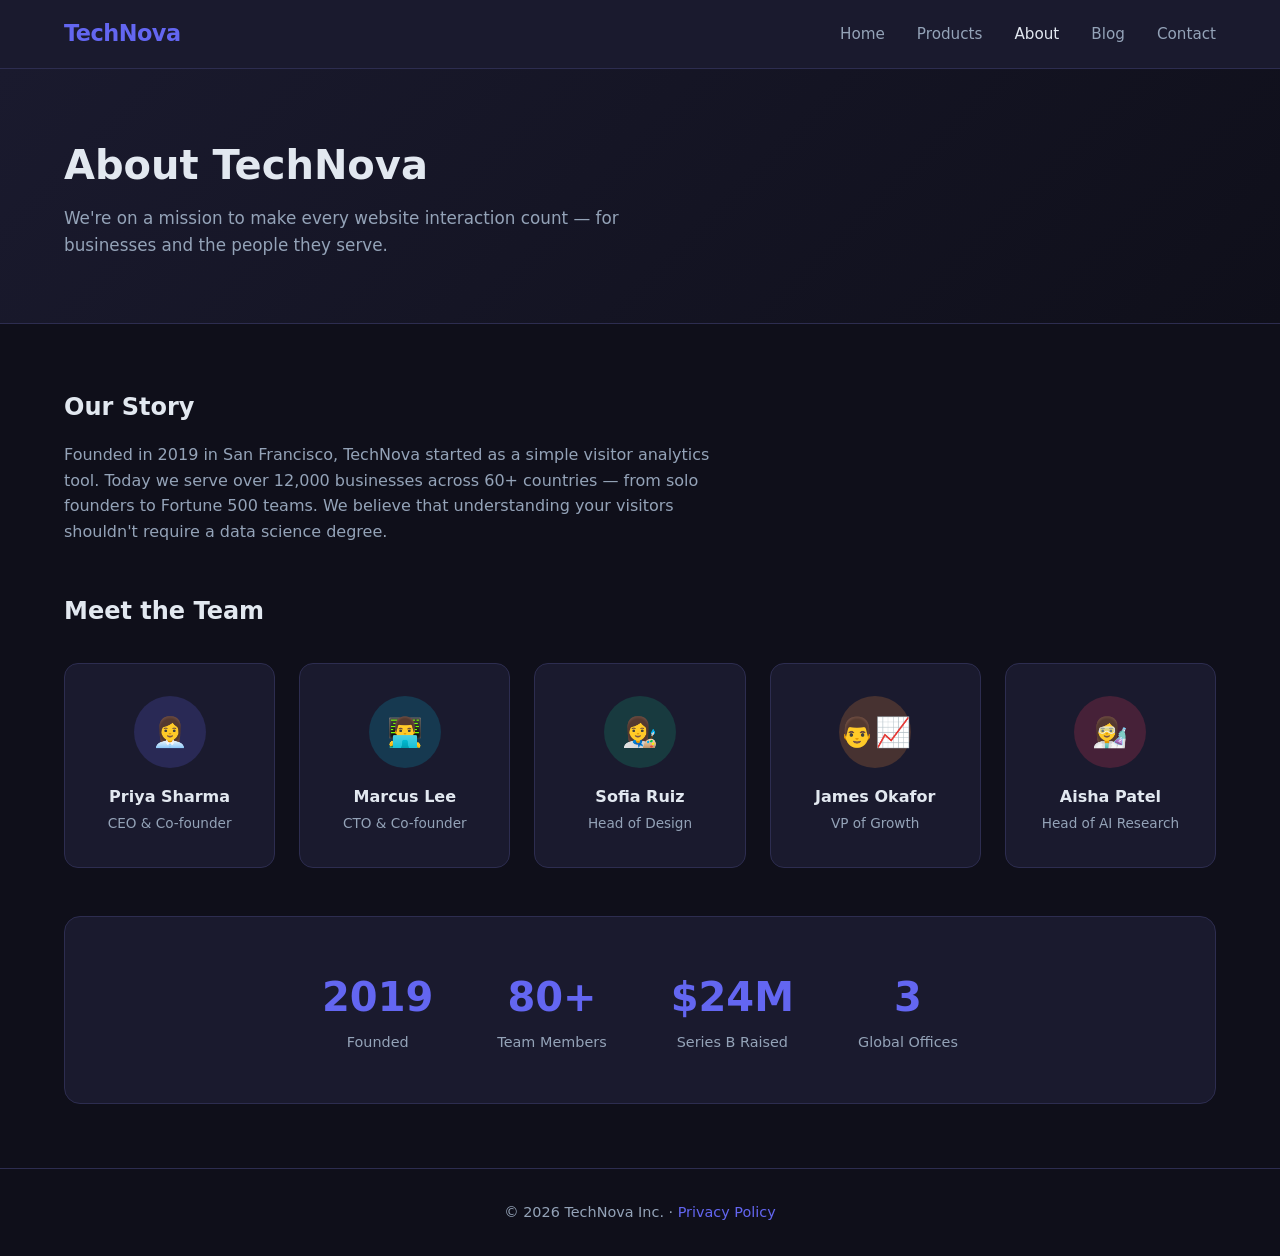
==== about.html @ eae5052a "cleanup old socket listeners" ====
<!DOCTYPE html>
<html lang="en">
<head>
  <meta charset="UTF-8" />
  <meta name="viewport" content="width=device-width, initial-scale=1.0" />
  <title>TechNova – About</title>
  <link rel="stylesheet" href="style.css" />
  <script>
    (function(ss,ex){ window.ldfdr=window.ldfdr||function(){(ldfdr._q=ldfdr._q||[]).push([].slice.call(arguments));}; (function(d,s){ fs=d.getElementsByTagName(s)[0]; function ce(src){ var cs=d.createElement(s); cs.src=src; cs.async=1; fs.parentNode.insertBefore(cs,fs); }; ce('https://sc.lfeeder.com/lftracker_v1_'+ss+(ex?'_'+ex:'')+'.js'); })(document,'script'); })('lYNOR8x992N7WQJZ');
  </script>
</head>
<body>
  <nav>
    <div class="logo">TechNova</div>
    <ul>
      <li><a href="index.html">Home</a></li>
      <li><a href="products.html">Products</a></li>
      <li><a href="about.html" class="active">About</a></li>
      <li><a href="blog.html">Blog</a></li>
      <li><a href="contact.html">Contact</a></li>
    </ul>
  </nav>

  <div class="page-hero">
    <h1>About TechNova</h1>
    <p>We're on a mission to make every website interaction count — for businesses and the people they serve.</p>
  </div>

  <section class="content">
    <h2 style="margin-bottom:1rem;">Our Story</h2>
    <p style="color:var(--muted);max-width:680px;margin-bottom:3rem;">
      Founded in 2019 in San Francisco, TechNova started as a simple visitor analytics tool. Today we serve over 12,000 businesses across 60+ countries — from solo founders to Fortune 500 teams. We believe that understanding your visitors shouldn't require a data science degree.
    </p>

    <h2 style="margin-bottom:1.5rem;">Meet the Team</h2>
    <div class="team-grid">
      <div class="team-card">
        <div class="avatar" style="background:rgba(99,102,241,.2);">👩‍💼</div>
        <h3>Priya Sharma</h3>
        <p>CEO & Co-founder</p>
      </div>
      <div class="team-card">
        <div class="avatar" style="background:rgba(6,182,212,.2);">👨‍💻</div>
        <h3>Marcus Lee</h3>
        <p>CTO & Co-founder</p>
      </div>
      <div class="team-card">
        <div class="avatar" style="background:rgba(16,185,129,.2);">👩‍🎨</div>
        <h3>Sofia Ruiz</h3>
        <p>Head of Design</p>
      </div>
      <div class="team-card">
        <div class="avatar" style="background:rgba(251,146,60,.2);">👨‍📈</div>
        <h3>James Okafor</h3>
        <p>VP of Growth</p>
      </div>
      <div class="team-card">
        <div class="avatar" style="background:rgba(244,63,94,.2);">👩‍🔬</div>
        <h3>Aisha Patel</h3>
        <p>Head of AI Research</p>
      </div>
    </div>

    <div class="stats" style="margin-top:3rem;border:1px solid var(--border);border-radius:16px;">
      <div class="stat"><span class="num">2019</span><span class="label">Founded</span></div>
      <div class="stat"><span class="num">80+</span><span class="label">Team Members</span></div>
      <div class="stat"><span class="num">$24M</span><span class="label">Series B Raised</span></div>
      <div class="stat"><span class="num">3</span><span class="label">Global Offices</span></div>
    </div>
  </section>

  <footer>
    <p>&copy; 2026 TechNova Inc. · <a href="privacy.html">Privacy Policy</a></p>
  </footer>
</body>
</html>
---- style.css ----
* { margin: 0; padding: 0; box-sizing: border-box; }

:root {
  --primary: #6366f1;
  --primary-dark: #4f46e5;
  --accent: #06b6d4;
  --bg: #0f0f1a;
  --surface: #1a1a2e;
  --surface2: #252540;
  --text: #e2e8f0;
  --muted: #94a3b8;
  --border: #2d2d50;
}

body {
  font-family: 'Segoe UI', system-ui, sans-serif;
  background: var(--bg);
  color: var(--text);
  line-height: 1.6;
}

/* NAV */
nav {
  display: flex;
  align-items: center;
  justify-content: space-between;
  padding: 1rem 4rem;
  background: var(--surface);
  border-bottom: 1px solid var(--border);
  position: sticky;
  top: 0;
  z-index: 100;
}
.logo {
  font-size: 1.4rem;
  font-weight: 700;
  color: var(--primary);
  letter-spacing: -0.5px;
}
nav ul { display: flex; gap: 2rem; list-style: none; }
nav a { color: var(--muted); text-decoration: none; font-size: 0.95rem; transition: color .2s; }
nav a:hover, nav a.active { color: var(--text); }

/* HERO */
.hero {
  display: flex;
  align-items: center;
  justify-content: space-between;
  padding: 5rem 4rem;
  gap: 3rem;
  min-height: 80vh;
}
.hero-content { max-width: 540px; }
.hero-content h1 { font-size: 3.5rem; font-weight: 800; line-height: 1.1; margin-bottom: 1.2rem; }
.hero-content p { color: var(--muted); font-size: 1.1rem; margin-bottom: 2rem; }
.cta-group { display: flex; gap: 1rem; flex-wrap: wrap; }

.btn {
  padding: .75rem 1.75rem;
  border-radius: 8px;
  font-size: 1rem;
  font-weight: 600;
  cursor: pointer;
  text-decoration: none;
  transition: all .2s;
  display: inline-block;
}
.btn-primary { background: var(--primary); color: #fff; border: 2px solid var(--primary); }
.btn-primary:hover { background: var(--primary-dark); border-color: var(--primary-dark); }
.btn-outline { background: transparent; color: var(--text); border: 2px solid var(--border); }
.btn-outline:hover { border-color: var(--primary); color: var(--primary); }

/* HERO MOCKUP */
.hero-image { flex-shrink: 0; }
.mockup-card {
  background: var(--surface);
  border: 1px solid var(--border);
  border-radius: 16px;
  padding: 2rem;
  width: 320px;
  box-shadow: 0 25px 60px rgba(99,102,241,.15);
}
.mockup-bar { height: 10px; background: var(--border); border-radius: 4px; margin-bottom: 1rem; }
.mockup-line { height: 8px; background: var(--surface2); border-radius: 4px; margin-bottom: .6rem; }
.w80 { width: 80%; }
.w60 { width: 60%; }
.mockup-grid { display: flex; gap: 1rem; margin-top: 1.5rem; }
.mockup-box { flex: 1; height: 70px; border-radius: 8px; }
.blue { background: rgba(99,102,241,.4); }
.green { background: rgba(16,185,129,.4); }
.orange { background: rgba(251,146,60,.4); }

/* FEATURES */
.features { padding: 5rem 4rem; text-align: center; }
.features h2 { font-size: 2rem; margin-bottom: 3rem; }
.card-grid { display: grid; grid-template-columns: repeat(auto-fit, minmax(220px, 1fr)); gap: 1.5rem; }
.card {
  background: var(--surface);
  border: 1px solid var(--border);
  border-radius: 12px;
  padding: 2rem;
  text-align: left;
  transition: border-color .2s, transform .2s;
}
.card:hover { border-color: var(--primary); transform: translateY(-4px); }
.icon { font-size: 2rem; display: block; margin-bottom: .75rem; }
.card h3 { margin-bottom: .5rem; font-size: 1.1rem; }
.card p { color: var(--muted); font-size: .9rem; }

/* STATS */
.stats {
  display: flex;
  justify-content: center;
  gap: 4rem;
  padding: 3rem 4rem;
  background: var(--surface);
  border-top: 1px solid var(--border);
  border-bottom: 1px solid var(--border);
  flex-wrap: wrap;
}
.stat { text-align: center; }
.num { display: block; font-size: 2.5rem; font-weight: 800; color: var(--primary); }
.label { color: var(--muted); font-size: .9rem; }

/* PAGE HERO (inner pages) */
.page-hero {
  padding: 4rem;
  background: linear-gradient(135deg, var(--surface) 0%, var(--bg) 100%);
  border-bottom: 1px solid var(--border);
}
.page-hero h1 { font-size: 2.5rem; margin-bottom: .5rem; }
.page-hero p { color: var(--muted); font-size: 1.05rem; max-width: 560px; }

/* SECTION */
section.content { padding: 4rem; }

/* PRODUCTS */
.product-grid { display: grid; grid-template-columns: repeat(auto-fit, minmax(280px, 1fr)); gap: 1.5rem; margin-top: 2rem; }
.product-card {
  background: var(--surface);
  border: 1px solid var(--border);
  border-radius: 14px;
  padding: 2rem;
  display: flex;
  flex-direction: column;
  gap: .75rem;
  transition: border-color .2s;
}
.product-card:hover { border-color: var(--primary); }
.product-card .tag {
  display: inline-block;
  background: rgba(99,102,241,.15);
  color: var(--primary);
  font-size: .75rem;
  font-weight: 600;
  padding: .2rem .7rem;
  border-radius: 20px;
  width: fit-content;
}
.product-card h3 { font-size: 1.2rem; }
.product-card p { color: var(--muted); font-size: .9rem; flex: 1; }
.price { font-size: 1.4rem; font-weight: 700; color: var(--accent); }

/* BLOG */
.blog-grid { display: grid; grid-template-columns: repeat(auto-fit, minmax(300px, 1fr)); gap: 1.5rem; margin-top: 2rem; }
.blog-card {
  background: var(--surface);
  border: 1px solid var(--border);
  border-radius: 14px;
  overflow: hidden;
  transition: border-color .2s;
}
.blog-card:hover { border-color: var(--primary); }
.blog-thumb {
  height: 140px;
  background: linear-gradient(135deg, var(--primary) 0%, var(--accent) 100%);
  display: flex;
  align-items: center;
  justify-content: center;
  font-size: 3rem;
}
.blog-body { padding: 1.5rem; }
.blog-meta { color: var(--muted); font-size: .8rem; margin-bottom: .5rem; }
.blog-body h3 { margin-bottom: .5rem; font-size: 1.05rem; }
.blog-body p { color: var(--muted); font-size: .9rem; }
.read-more { display: inline-block; margin-top: 1rem; color: var(--primary); font-size: .9rem; text-decoration: none; font-weight: 600; }
.read-more:hover { text-decoration: underline; }

/* TEAM */
.team-grid { display: grid; grid-template-columns: repeat(auto-fit, minmax(200px, 1fr)); gap: 1.5rem; margin-top: 2rem; }
.team-card {
  background: var(--surface);
  border: 1px solid var(--border);
  border-radius: 14px;
  padding: 2rem;
  text-align: center;
}
.avatar {
  width: 72px;
  height: 72px;
  border-radius: 50%;
  display: flex;
  align-items: center;
  justify-content: center;
  font-size: 1.8rem;
  margin: 0 auto 1rem;
}
.team-card h3 { font-size: 1rem; margin-bottom: .25rem; }
.team-card p { color: var(--muted); font-size: .85rem; }

/* CONTACT FORM */
.contact-wrap { display: grid; grid-template-columns: 1fr 1fr; gap: 3rem; margin-top: 2rem; }
.contact-info h3 { margin-bottom: 1rem; }
.contact-info p { color: var(--muted); margin-bottom: 1rem; }
.contact-detail { display: flex; align-items: center; gap: .75rem; margin-bottom: .75rem; color: var(--muted); }
form { display: flex; flex-direction: column; gap: 1rem; }
form label { font-size: .9rem; color: var(--muted); margin-bottom: .25rem; display: block; }
form input, form textarea, form select {
  width: 100%;
  padding: .75rem 1rem;
  background: var(--surface2);
  border: 1px solid var(--border);
  border-radius: 8px;
  color: var(--text);
  font-size: 1rem;
  font-family: inherit;
  transition: border-color .2s;
}
form input:focus, form textarea:focus, form select:focus {
  outline: none;
  border-color: var(--primary);
}
form textarea { resize: vertical; min-height: 120px; }
form button { align-self: flex-start; }

/* FOOTER */
footer {
  padding: 2rem 4rem;
  text-align: center;
  color: var(--muted);
  font-size: .9rem;
  border-top: 1px solid var(--border);
}
footer a { color: var(--primary); text-decoration: none; }

@media (max-width: 768px) {
  nav { padding: 1rem 1.5rem; }
  nav ul { gap: 1rem; }
  .hero { flex-direction: column; padding: 3rem 1.5rem; text-align: center; }
  .hero-content h1 { font-size: 2.2rem; }
  .hero-image { display: none; }
  .features, section.content, .page-hero { padding: 3rem 1.5rem; }
  .stats { gap: 2rem; padding: 2rem 1.5rem; }
  .contact-wrap { grid-template-columns: 1fr; }
}
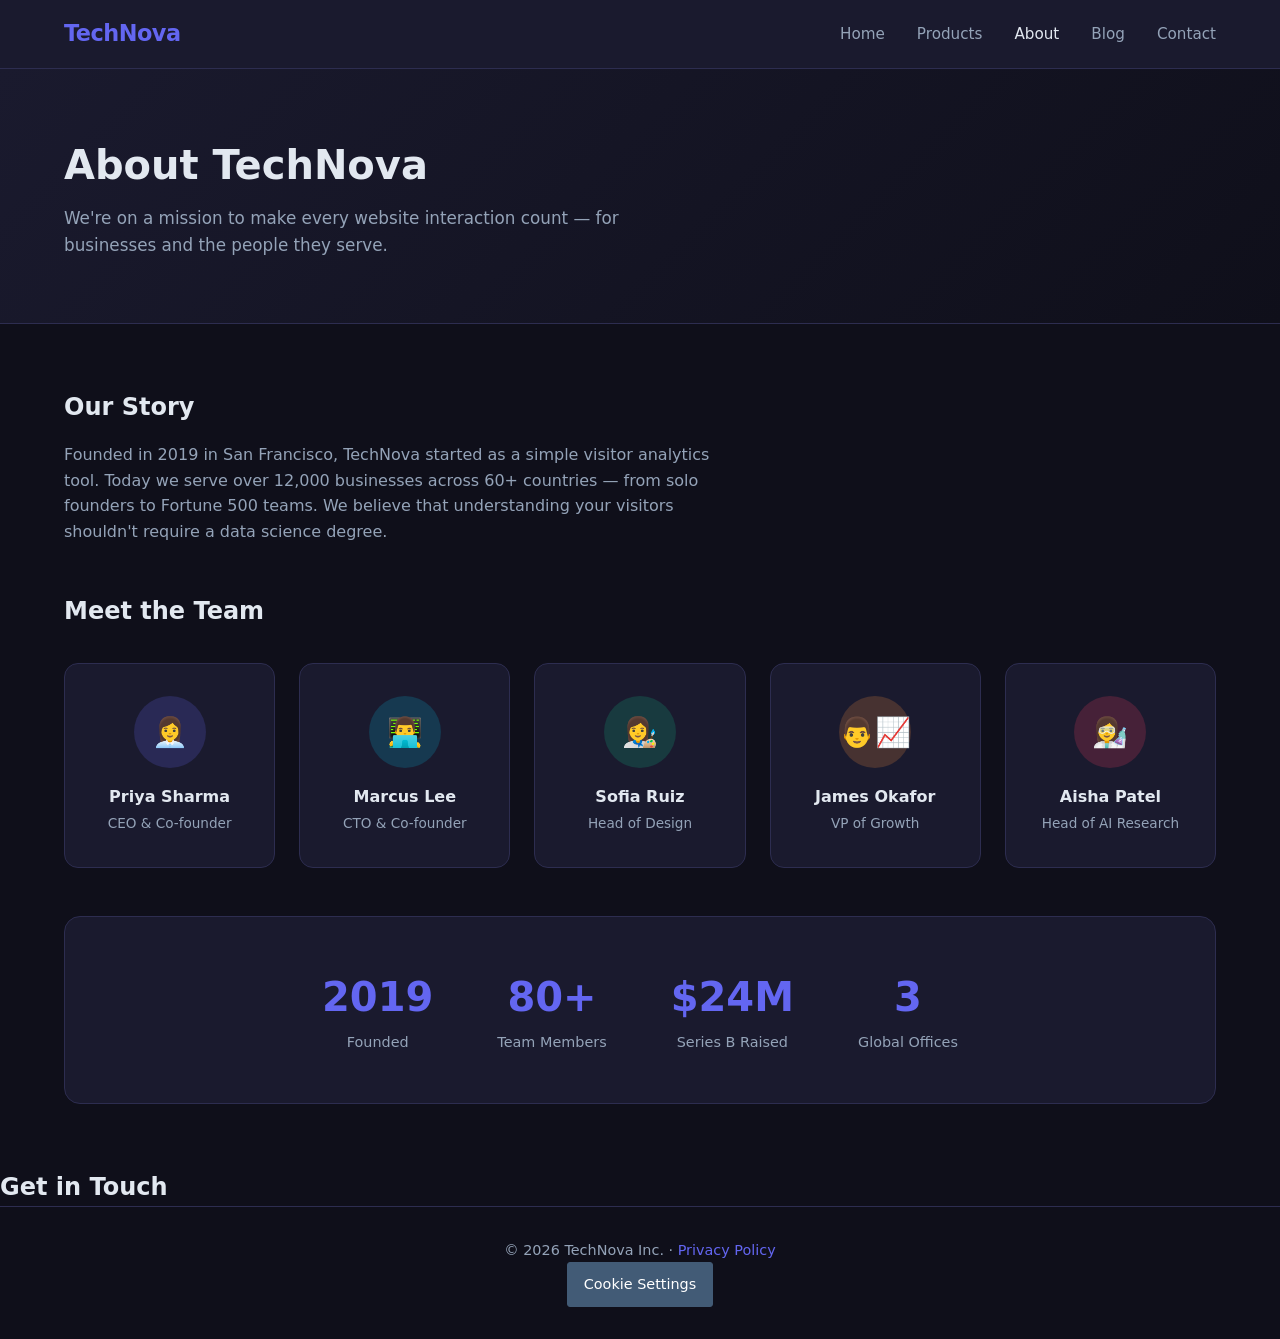
==== commit b54e41b0: "Message retry fixes" ====
--- a/about.html
+++ b/about.html
@@ -5,9 +5,15 @@
   <meta name="viewport" content="width=device-width, initial-scale=1.0" />
   <title>TechNova – About</title>
   <link rel="stylesheet" href="style.css" />
+   <script src="http://localhost:9000/track.js?token=7ab7427682e29b5e9cd925ea5b951ad9750bf743" async></script>
+
   <script>
     (function(ss,ex){ window.ldfdr=window.ldfdr||function(){(ldfdr._q=ldfdr._q||[]).push([].slice.call(arguments));}; (function(d,s){ fs=d.getElementsByTagName(s)[0]; function ce(src){ var cs=d.createElement(s); cs.src=src; cs.async=1; fs.parentNode.insertBefore(cs,fs); }; ce('https://sc.lfeeder.com/lftracker_v1_'+ss+(ex?'_'+ex:'')+'.js'); })(document,'script'); })('lYNOR8x992N7WQJZ');
   </script>
+  <!-- Start of HubSpot Embed Code -->
+  <script type="text/javascript" id="hs-script-loader" async defer src="//js-na2.hs-scripts.com/243502930.js"></script>
+  <!-- End of HubSpot Embed Code -->
+  <script src="https://js-na2.hsforms.net/forms/embed/243502930.js" defer></script>
 </head>
 <body>
   <nav>
@@ -69,8 +75,27 @@
     </div>
   </section>
 
+  <section class="hs-form-section">
+    <h2>Get in Touch</h2>
+    <div class="hs-form-frame" data-region="na2" data-form-id="3cc0a800-6245-4664-95c3-188b17a00a82" data-portal-id="243502930"></div>
+  </section>
+
   <footer>
     <p>&copy; 2026 TechNova Inc. · <a href="privacy.html">Privacy Policy</a></p>
+    <!-- Start of HubSpot code snippet -->
+    <button type="button" id="hs_show_banner_button"
+      style="background-color: #425B76; border: 1px solid #425B76;
+             border-radius: 3px; padding: 10px 16px; text-decoration: none; color: #fff;
+             font-family: inherit; font-size: inherit; font-weight: normal; line-height: inherit;
+             text-align: left; text-shadow: none;"
+      onClick="(function(){
+        var _hsp = window._hsp = window._hsp || [];
+        _hsp.push(['showBanner']);
+      })()"
+    >
+      Cookie Settings
+    </button>
+    <!-- End of HubSpot code snippet -->
   </footer>
 </body>
 </html>
--- a/style.css
+++ b/style.css
@@ -253,3 +253,29 @@
   .stats { gap: 2rem; padding: 2rem 1.5rem; }
   .contact-wrap { grid-template-columns: 1fr; }
 }
+
+/* COOKIE BANNER */
+.cookie-banner {
+  position: fixed;
+  bottom: 0;
+  left: 0;
+  right: 0;
+  background: var(--surface2);
+  border-top: 1px solid var(--border);
+  z-index: 999;
+  padding: 1rem 2rem;
+}
+.cookie-banner__content {
+  max-width: 900px;
+  margin: 0 auto;
+  display: flex;
+  align-items: center;
+  justify-content: space-between;
+  gap: 1.5rem;
+  flex-wrap: wrap;
+}
+.cookie-banner__content p { color: var(--muted); font-size: 0.9rem; }
+.cookie-banner__content a { color: var(--primary); text-decoration: none; }
+.cookie-banner__content a:hover { text-decoration: underline; }
+.cookie-banner__actions { display: flex; gap: 0.75rem; flex-shrink: 0; }
+.cookie-banner__actions .btn { padding: .5rem 1.25rem; font-size: 0.9rem; }
